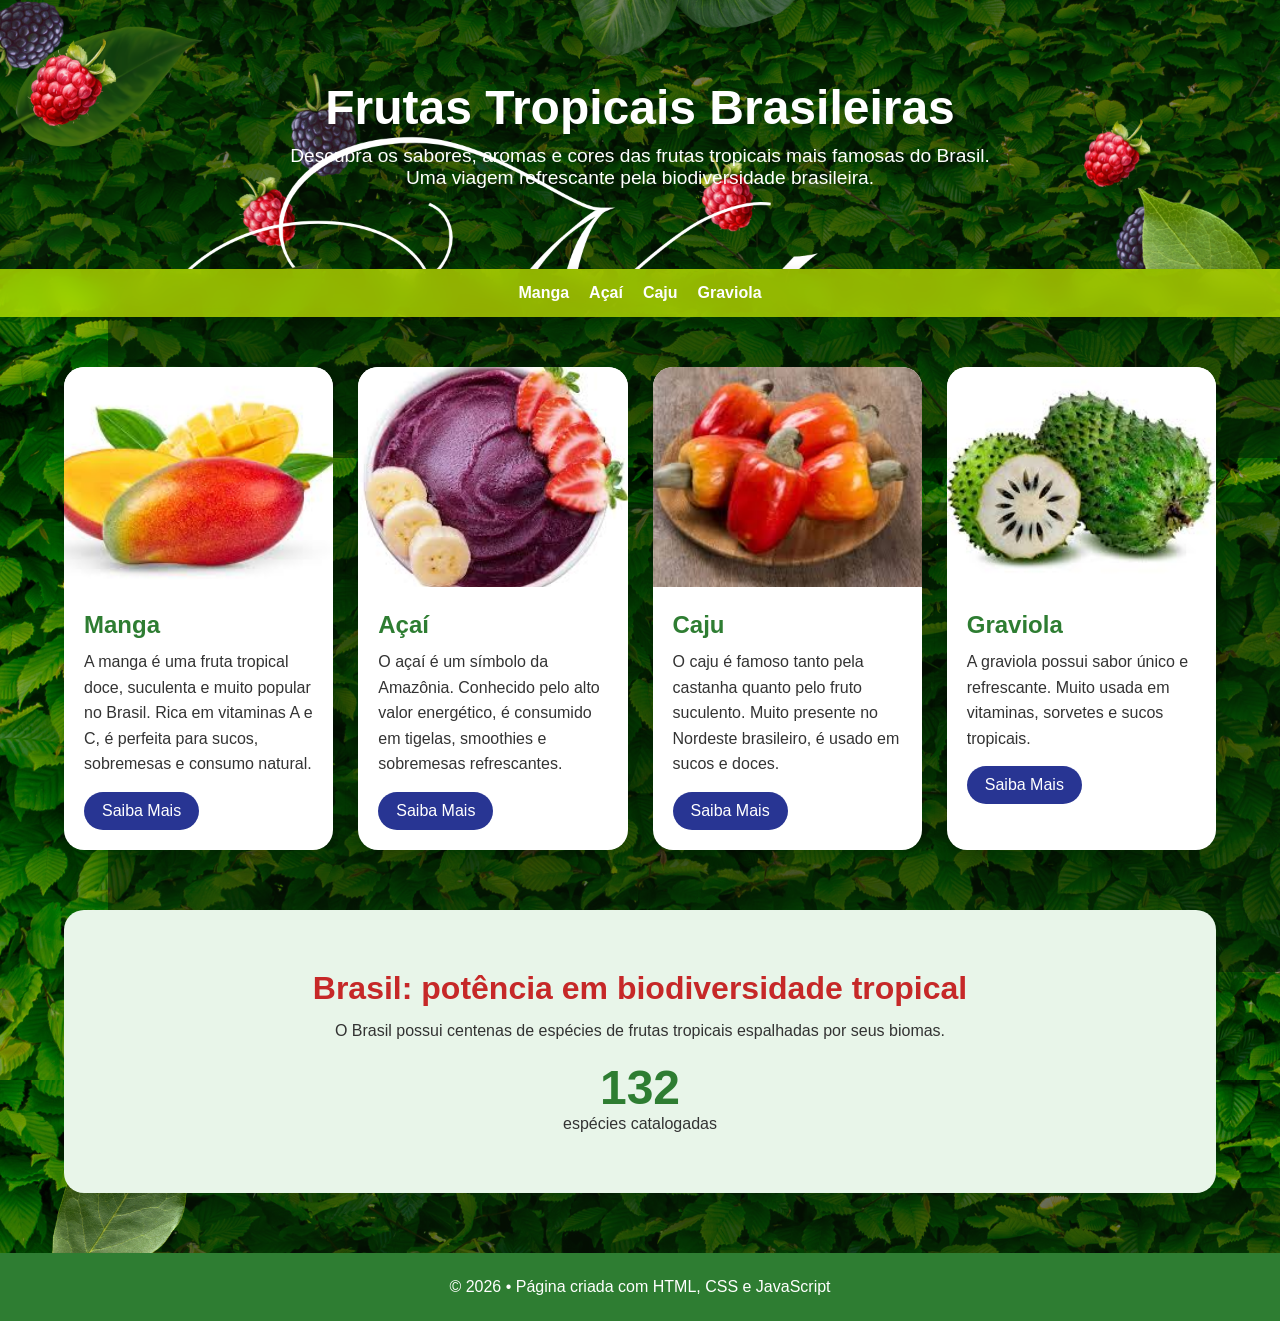
==== nature.html @ 09866cf1 "Atualiza arquivo HTML com novas modificações" ====
<!DOCTYPE html>
<html lang="pt-BR">
<head>
  <meta charset="UTF-8" />
  <meta name="viewport" content="width=device-width, initial-scale=1.0" />
  <title>Frutas Tropicais Brasileiras</title>
  <style>
    * {
      margin: 0;
      padding: 0;
      box-sizing: border-box;
      font-family: Arial, Helvetica, sans-serif;
    }

    body {
      background: linear-gradient(to bottom, #e8f5e9, #d0f0d8);
      background-image: url("imgs/bg_body.png");
      color: #333;
      overflow-x: hidden;
    }

    header {
      background: linear-gradient(135deg, #2e7d32, #c62828);
      background-image: url("imgs/bg_3.png");
      background-size: cover;
      color: white;
      text-align: center;
      padding: 80px 20px;
      position: relative;
    }

    header h1 {
      font-size: 3rem;
      margin-bottom: 10px;
      animation: fadeInDown 1s ease;
    }

    header p {
      font-size: 1.2rem;
      max-width: 700px;
      margin: auto;
      animation: fadeInUp 1.2s ease;
    }

    nav {
      background: #d9ff00a9;
      backdrop-filter: blur(10px);
      position: sticky;
      top: 0;
      z-index: 100;
      display: flex;
      justify-content: center;
      gap: 20px;
      padding: 15px;
      box-shadow: 0 2px 10px rgba(0,0,0,0.1);
    }

    nav a {
      text-decoration: none;
      color: #ffffff;
      font-weight: bold;
      transition: 0.3s;
    }

    nav a:hover {
      color: #283593;
      transform: scale(1.1);
    }

    .container {
      width: 90%;
      max-width: 1200px;
      margin: 50px auto;
    }

    .cards {
      display: grid;
      grid-template-columns: repeat(auto-fit, minmax(250px, 1fr));
      gap: 25px;
    }

    .card {
      background: white;
      border-radius: 20px;
      overflow: hidden;
      box-shadow: 0 5px 15px rgba(0,0,0,0.1);
      transition: transform 0.4s ease, box-shadow 0.4s ease;
      position: relative;
    }

    .card:hover {
      transform: translateY(-10px);
      box-shadow: 0 15px 25px rgba(0,0,0,0.2);
    }

    .card img {
      width: 100%;
      height: 220px;
      object-fit: cover;
    }

    .card-content {
      padding: 20px;
    }

    .card-content h2 {
      color: #2e7d32;
      margin-bottom: 10px;
    }

    .card-content p {
      line-height: 1.6;
      margin-bottom: 15px;
    }

    .btn {
      display: inline-block;
      background: #283593;
      color: white;
      padding: 10px 18px;
      border-radius: 30px;
      text-decoration: none;
      transition: background 0.3s;
    }

    .btn:hover {
      background: #1a237e;
    }

    .highlight {
      background: #e8f5e9;
      padding: 60px 20px;
      text-align: center;
      margin-top: 60px;
      border-radius: 20px;
    }

    .highlight h2 {
      color: #c62828;
      margin-bottom: 15px;
      font-size: 2rem;
    }

    .counter {
      font-size: 3rem;
      color: #2e7d32;
      font-weight: bold;
      margin-top: 20px;
    }

    footer {
      background: #2e7d32;
      color: white;
      text-align: center;
      padding: 25px;
      margin-top: 60px;
    }

    @keyframes fadeInDown {
      from {
        opacity: 0;
        transform: translateY(-30px);
      }
      to {
        opacity: 1;
        transform: translateY(0);
      }
    }

    @keyframes fadeInUp {
      from {
        opacity: 0;
        transform: translateY(30px);
      }
      to {
        opacity: 1;
        transform: translateY(0);
      }
    }

    @media (max-width: 768px) {
      header h1 {
        font-size: 2.2rem;
      }

      nav {
        flex-wrap: wrap;
      }
    }
  </style>
</head>
<body>

  <header>
    <h1>Frutas Tropicais Brasileiras</h1>
    <p>
      Descubra os sabores, aromas e cores das frutas tropicais mais famosas do Brasil.
      Uma viagem refrescante pela biodiversidade brasileira.
    </p>
  </header>

  <nav>
    <a href="#manga">Manga</a>
    <a href="#acai">Açaí</a>
    <a href="#caju">Caju</a>
    <a href="#graviola">Graviola</a>
  </nav>

  <main class="container">
    <section class="cards">

      <article class="card" id="manga">
        <img src="./imgs/manga.jpg" alt="Manga" />
        <div class="card-content">
          <h2>Manga</h2>
          <p>
            A manga é uma fruta tropical doce, suculenta e muito popular no Brasil.
            Rica em vitaminas A e C, é perfeita para sucos, sobremesas e consumo natural.
          </p>
          <a href="#" class="btn">Saiba Mais</a>
        </div>
      </article>

      <article class="card" id="acai">
        <img src="./imgs/açai.jpg" alt="Açaí" />
        <div class="card-content">
          <h2>Açaí</h2>
          <p>
            O açaí é um símbolo da Amazônia. Conhecido pelo alto valor energético,
            é consumido em tigelas, smoothies e sobremesas refrescantes.
          </p>
          <a href="#" class="btn">Saiba Mais</a>
        </div>
      </article>

      <article class="card" id="caju">
        <img src="./imgs/caju.jpg" alt="Caju" />
        <div class="card-content">
          <h2>Caju</h2>
          <p>
            O caju é famoso tanto pela castanha quanto pelo fruto suculento.
            Muito presente no Nordeste brasileiro, é usado em sucos e doces.
          </p>
          <a href="#" class="btn">Saiba Mais</a>
        </div>
      </article>

      <article class="card" id="graviola">
        <img src="./imgs/graviola.jpg" alt="Graviola" />
        <div class="card-content">
          <h2>Graviola</h2>
          <p>
            A graviola possui sabor único e refrescante. Muito usada em vitaminas,
            sorvetes e sucos tropicais.
          </p>
          <a href="#" class="btn">Saiba Mais</a>
        </div>
      </article>

    </section>

    <section class="highlight">
      <h2>Brasil: potência em biodiversidade tropical</h2>
      <p>
        O Brasil possui centenas de espécies de frutas tropicais espalhadas por seus biomas.
      </p>
      <div class="counter" id="counter">0</div>
      <p>espécies catalogadas</p>
    </section>
  </main>

  <footer>
    <p>© 2026 • Página criada com HTML, CSS e JavaScript</p>
  </footer>

  <script>
    const counter = document.getElementById('counter');
    let count = 0;
    const target = 320;

    const updateCounter = () => {
      if (count < target) {
        count += 4;
        counter.textContent = count;
        requestAnimationFrame(updateCounter);
      } else {
        counter.textContent = target;
      }
    };

    const observer = new IntersectionObserver((entries) => {
      entries.forEach(entry => {
        if (entry.isIntersecting) {
          updateCounter();
          observer.disconnect();
        }
      });
    });

    observer.observe(counter);

    document.querySelectorAll('nav a').forEach(link => {
      link.addEventListener('click', (e) => {
        e.preventDefault();

        const targetId = link.getAttribute('href');
        const targetElement = document.querySelector(targetId);

        targetElement.scrollIntoView({
          behavior: 'smooth'
        });
      });
    });
  </script>

</body>
</html>
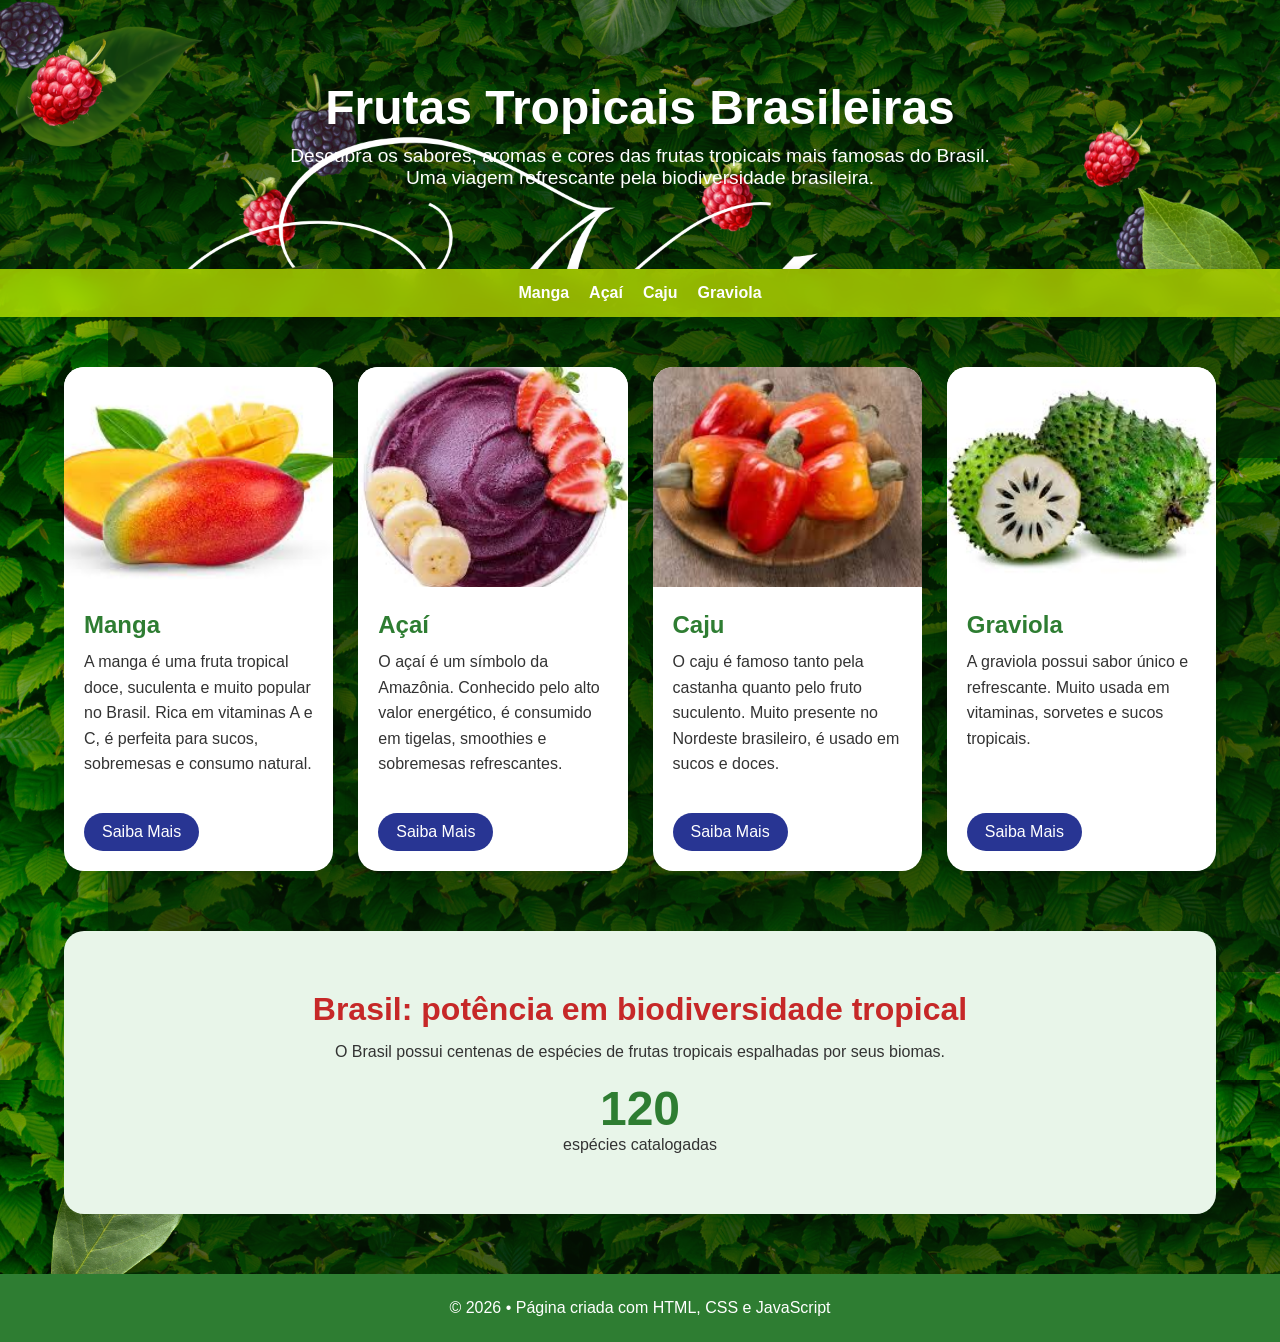
==== commit 775b7afa: "arrumando o css" ====
--- a/nature.html
+++ b/nature.html
@@ -101,6 +101,9 @@
 
     .card-content {
       padding: 20px;
+      display: flex;
+    flex-direction: column;
+    height: 280px;
     }
 
     .card-content h2 {
@@ -121,6 +124,8 @@
       border-radius: 30px;
       text-decoration: none;
       transition: background 0.3s;
+      margin-top: auto;
+    align-self: flex-start;
     }
 
     .btn:hover {
